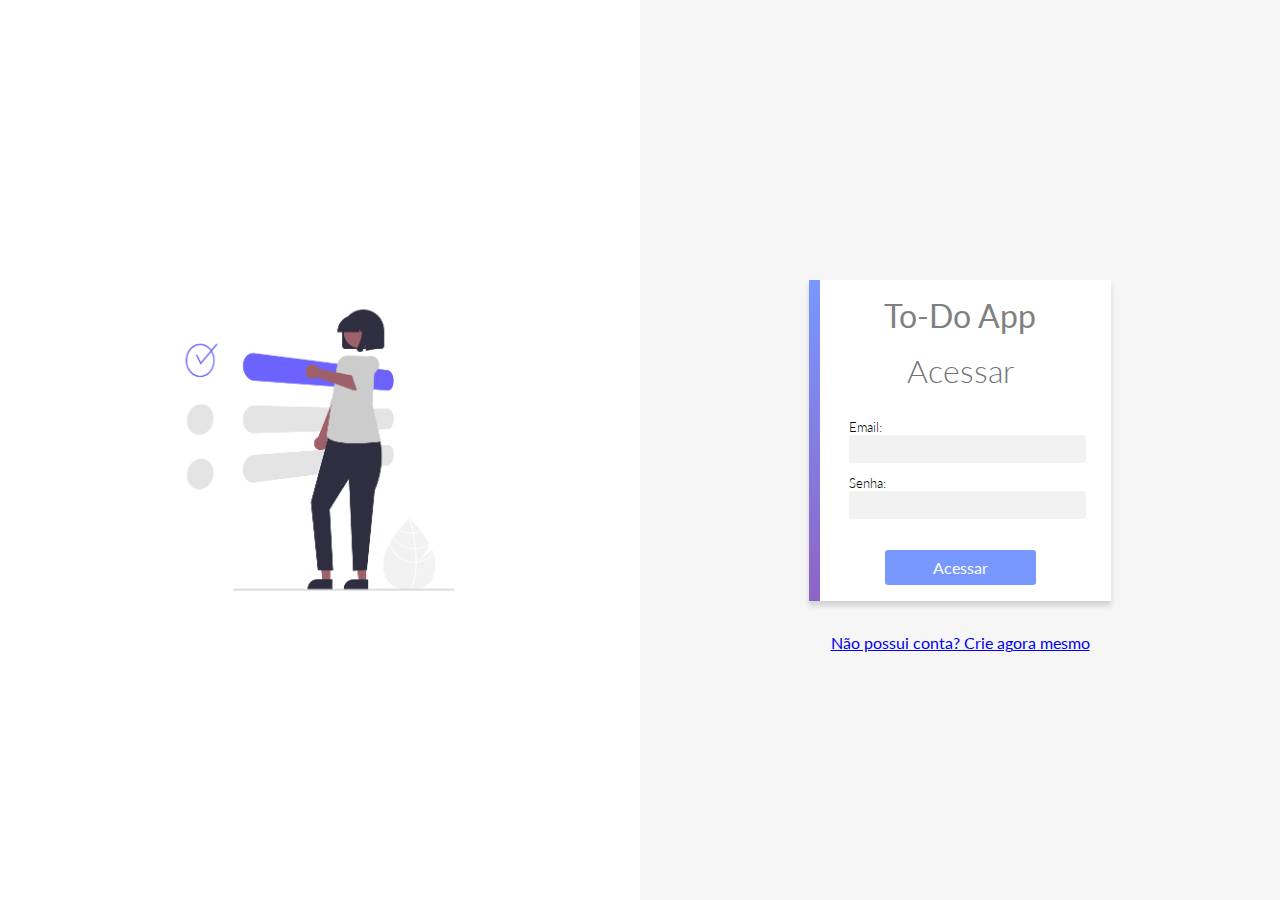
==== index.html @ cc907dbf "spinner_login" ====
<!DOCTYPE html>
<html lang="pt-BR">

<head>
  <meta charset="UTF-8">
  <meta http-equiv="X-UA-Compatible" content="IE=edge">
  <meta name="viewport" content="width=device-width, initial-scale=1.0">
  <title>To-Do App</title>

  <!-- ---------------- estilos compartilhados entre login e signup ---------- -->
  <link rel="stylesheet" href="styles/acesso.css">
  <link rel="stylesheet" href="./styles/spinner.css">

  <!-- ---------------------- lógica aplicada no login ----------------------- -->
  <script src="/scripts/utils.js" defer></script>
  <script src="/scripts/index.js" defer></script>
  <script src="./scripts/animations/spinner.js"></script>

</head>

<body>
  <div class="left">
    <img src="./assets/pessoa-login.png" alt="">
  </div>

  <div class="right">
    <form>
      <div class="form-header">
        <p>To-Do App</p>
      </div>
      <h1>Acessar</h1>
      <label>
        Email:
        <input id="inputEmail" type="email" required autocomplete="off">
      </label>
      <label>
        Senha:
        <input id="inputPassword" type="password" required>
      </label>

      <button type="submit" id="btnSubmit">Acessar</button>

    </form>
    <div class="ingressar">
      <a href="signup.html">Não possui conta? Crie agora mesmo</a>
    </div>
  </div>
  <script src="./scripts/app.js"></script>
</body>

</html>
---- styles/acesso.css ----
@import url('./common.css');

body{
  display: flex;
}

h1 {
  color: rgb(116, 116, 116);
  font-weight: 300;
  margin: .5em 0;
}

form {
  position: relative;
  max-width: 26em;
  background-color: white;
  display: flex;
  align-items: center;
  flex-direction: column;
  margin: 2em auto;
  box-shadow: 0 5px 5px lightgrey;
  padding: 1em 2.5em;
  box-sizing: border-box;
}

form:after {
  position: absolute;
  content: '';
  width: .7em;
  height: 100%;
  top: 0;
  left: 0;
  background: linear-gradient(var(--primary), var(--secondary));
}


input {
  width: 100%;
  padding: .4em .5em;
  background-color: var(--app-grey);
  border: 1px solid var(--app-grey);
  border-radius: .2em;
}

input:focus {
  outline: none;
  border: 1px solid lightgrey;
}

label {
  width: 100%;
  font-weight: 300;
  margin-bottom: -.1em;
  margin-top: 1em;
  font-size: .8em;
}

button {
  padding: .5em 3em;
  background-color: var(--primary);
  color: white;
  margin-top: 2em;
  font-weight: 400;
  font-size: 1em;
}

.form-header {
  color: grey;
  font-size: 2em;
}
.ingressar{
  text-align: center;
}
.left{
  width: 50%;  
  background-color: white;
  text-align: center;
  display: flex;
  align-items: center;
  justify-content: center;
}
.left img{
  width:60%;
}
.right{
  width: 50%;
  display: flex;
  flex-direction: column;
  align-items: center;
  justify-content: center;
}

.acessoNegado {
  border-color: red;
}

.acessoPermitido {
  border-color: green;
}
---- styles/spinner.css ----
.loader {
    border: 16px solid #f3f3f3; /* Light grey */
    border-top: 16px solid #3498db; /* Blue */
    border-radius: 50%;
    width: 5px;
    height: 5px;
    animation: spin 2s linear infinite;
  }
  
  @keyframes spin {
    0% { transform: rotate(0deg); }
    100% { transform: rotate(360deg); }
  }
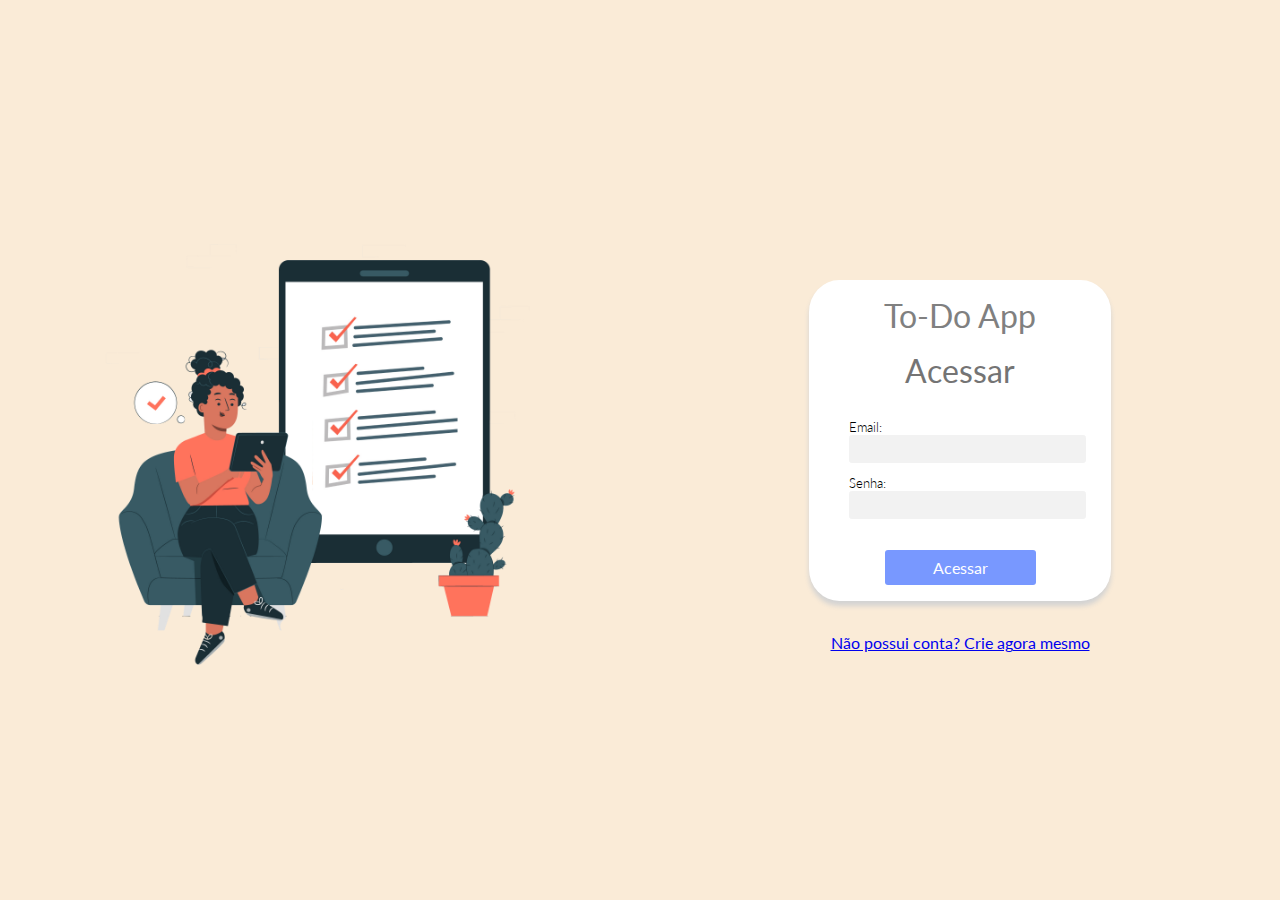
==== commit db0ee106: "Defini cores, estilizei botoes e imagens" ====
--- a/index.html
+++ b/index.html
@@ -9,18 +9,16 @@
 
   <!-- ---------------- estilos compartilhados entre login e signup ---------- -->
   <link rel="stylesheet" href="styles/acesso.css">
-  <link rel="stylesheet" href="./styles/spinner.css">
 
   <!-- ---------------------- lógica aplicada no login ----------------------- -->
   <script src="/scripts/utils.js" defer></script>
   <script src="/scripts/index.js" defer></script>
-  <script src="./scripts/animations/spinner.js"></script>
 
 </head>
 
 <body>
   <div class="left">
-    <img src="./assets/pessoa-login.png" alt="">
+    <img src="./assets/pessoa-login2.png" alt="">
   </div>
 
   <div class="right">
--- a/styles/acesso.css
+++ b/styles/acesso.css
@@ -5,15 +5,15 @@
 }
 
 h1 {
-  color: rgb(116, 116, 116);
-  font-weight: 300;
+  color: #747474;
+  font-weight: 400;
   margin: .5em 0;
 }
 
 form {
   position: relative;
   max-width: 26em;
-  background-color: white;
+  background-color: #ffffff;
   display: flex;
   align-items: center;
   flex-direction: column;
@@ -21,17 +21,19 @@
   box-shadow: 0 5px 5px lightgrey;
   padding: 1em 2.5em;
   box-sizing: border-box;
+  border-radius: 10%;
 }
 
-form:after {
+
+/* form:after {
   position: absolute;
   content: '';
-  width: .7em;
+  width: .9em;
   height: 100%;
   top: 0;
   left: 0;
   background: linear-gradient(var(--primary), var(--secondary));
-}
+} */
 
 
 input {
@@ -58,14 +60,14 @@
 button {
   padding: .5em 3em;
   background-color: var(--primary);
-  color: white;
+  color: #ffffff;
   margin-top: 2em;
   font-weight: 400;
   font-size: 1em;
 }
 
 .form-header {
-  color: grey;
+  color: #808080;
   font-size: 2em;
 }
 .ingressar{
@@ -73,17 +75,18 @@
 }
 .left{
   width: 50%;  
-  background-color: white;
+  background-color: #faebd7;
   text-align: center;
   display: flex;
   align-items: center;
   justify-content: center;
 }
 .left img{
-  width:60%;
+  width:70%;
 }
 .right{
   width: 50%;
+  background-color: #faebd7;
   display: flex;
   flex-direction: column;
   align-items: center;
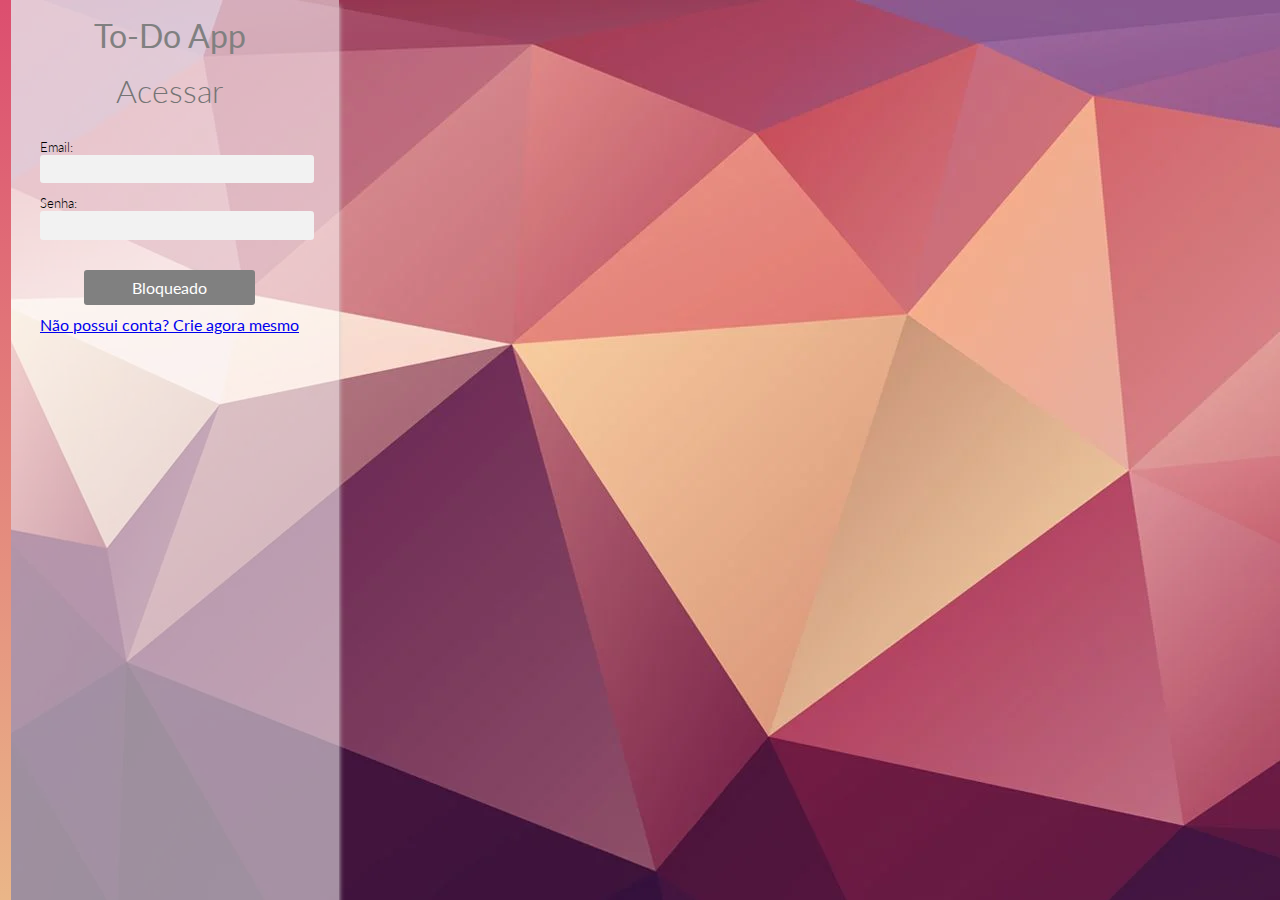
==== commit b973e842: "css atualizado (parcial)" ====
--- a/index.html
+++ b/index.html
@@ -9,19 +9,20 @@
 
   <!-- ---------------- estilos compartilhados entre login e signup ---------- -->
   <link rel="stylesheet" href="styles/acesso.css">
+  <link rel="stylesheet" href="./styles/spinner.css">
 
   <!-- ---------------------- lógica aplicada no login ----------------------- -->
   <script src="/scripts/utils.js" defer></script>
   <script src="/scripts/index.js" defer></script>
+  <script src="./scripts/animations/spinner.js"></script>
 
 </head>
 
 <body>
-  <div class="left">
-    <img src="./assets/pessoa-login2.png" alt="">
-  </div>
-
-  <div class="right">
+  <div class="scrolling-image-container">
+    <div class="scrolling-image"></div>
+   </div>
+  <div>
     <form>
       <div class="form-header">
         <p>To-Do App</p>
@@ -38,10 +39,12 @@
 
       <button type="submit" id="btnSubmit">Acessar</button>
 
+      <div class="ingressar">
+        <a href="signup.html">Não possui conta? Crie agora mesmo</a>
+      </div>
+
     </form>
-    <div class="ingressar">
-      <a href="signup.html">Não possui conta? Crie agora mesmo</a>
-    </div>
+    
   </div>
   <script src="./scripts/app.js"></script>
 </body>
--- a/styles/acesso.css
+++ b/styles/acesso.css
@@ -2,38 +2,58 @@
 
 body{
   display: flex;
+  flex-direction: row-reverse;
+  background-image: url('../assets/backgroundIndex.png');
+}
+
+.scrolling-image-container {
+  overflow: hidden;
+}
+
+@keyframes slide {
+  0% {
+    transform: translate(0);
+  }
+  100% {
+    transform: translate(-1920px); /* The image width */
+  }
+}
+
+.scrolling-image {
+  background: url("../assets/backgroundIndex.png") repeat-x;
+  height: 100vh;
+  width: 7680px;
+  animation: slide 360s linear infinite;
 }
 
 h1 {
-  color: #747474;
-  font-weight: 400;
+  color: rgb(116, 116, 116);
+  font-weight: 300;
   margin: .5em 0;
 }
 
 form {
-  position: relative;
+  position: absolute;
   max-width: 26em;
-  background-color: #ffffff;
+  height: 100vh;
+  background-color: rgba(255, 255, 255, 0.533);
   display: flex;
   align-items: center;
   flex-direction: column;
-  margin: 2em auto;
   box-shadow: 0 5px 5px lightgrey;
   padding: 1em 2.5em;
   box-sizing: border-box;
-  border-radius: 10%;
 }
 
-
-/* form:after {
+form:after {
   position: absolute;
   content: '';
-  width: .9em;
+  width: .7em;
   height: 100%;
   top: 0;
   left: 0;
   background: linear-gradient(var(--primary), var(--secondary));
-} */
+}
 
 
 input {
@@ -60,33 +80,33 @@
 button {
   padding: .5em 3em;
   background-color: var(--primary);
-  color: #ffffff;
+  color: white;
   margin-top: 2em;
   font-weight: 400;
   font-size: 1em;
 }
 
 .form-header {
-  color: #808080;
+  color: grey;
   font-size: 2em;
 }
 .ingressar{
   text-align: center;
+  margin-top: 10px;
 }
 .left{
   width: 50%;  
-  background-color: #faebd7;
+  background-color: white;
   text-align: center;
   display: flex;
   align-items: center;
   justify-content: center;
 }
 .left img{
-  width:70%;
+  width:60%;
 }
 .right{
   width: 50%;
-  background-color: #faebd7;
   display: flex;
   flex-direction: column;
   align-items: center;
--- a/styles/spinner.css
+++ b/styles/spinner.css
@@ -0,0 +1,13 @@
+.loader {
+    border: 10px solid #f3f3f3; /* Light grey */
+    border-top: 10px solid #3498db; /* Blue */
+    border-radius: 50%;
+    width: 5px;
+    height: 5px;
+    animation: spin 2s linear infinite;
+  }
+  
+  @keyframes spin {
+    0% { transform: rotate(0deg); }
+    100% { transform: rotate(360deg); }
+  }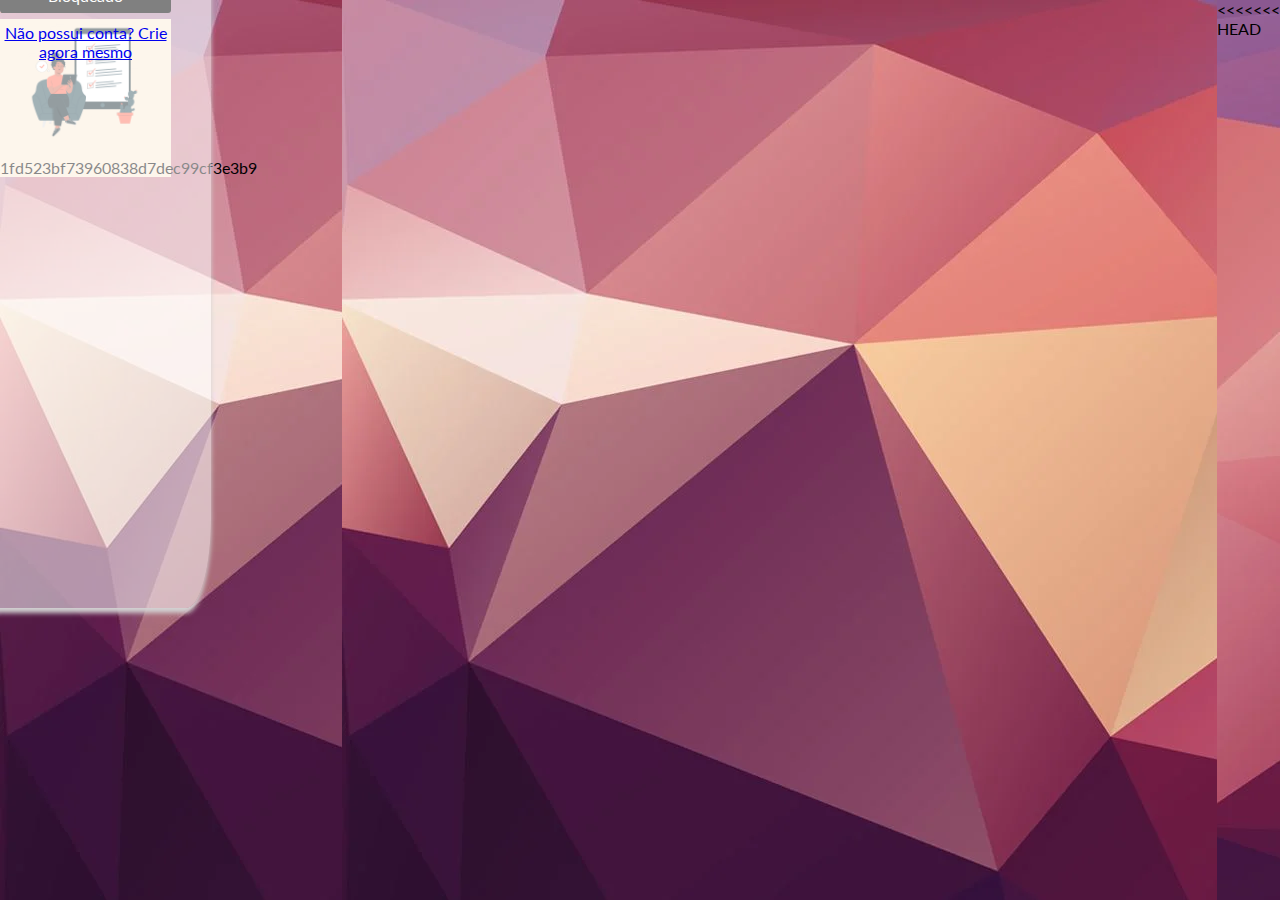
==== commit ffe1290f: "CSS geral da pagina index/signup/tarefas e bloqueio de botão login/sign" ====
--- a/index.html
+++ b/index.html
@@ -19,10 +19,18 @@
 </head>
 
 <body>
+<<<<<<< HEAD
   <div class="scrolling-image-container">
     <div class="scrolling-image"></div>
    </div>
   <div>
+=======
+  <div class="left">
+    <img src="./assets/pessoa-login2.png" alt="">
+  </div>
+
+  <div class="right">
+>>>>>>> bbc395fc761fd523bf73960838d7dec99cf3e3b9
     <form>
       <div class="form-header">
         <p>To-Do App</p>
--- a/styles/acesso.css
+++ b/styles/acesso.css
@@ -27,8 +27,8 @@
 }
 
 h1 {
-  color: rgb(116, 116, 116);
-  font-weight: 300;
+  color: #747474;
+  font-weight: 400;
   margin: .5em 0;
 }
 
@@ -43,17 +43,19 @@
   box-shadow: 0 5px 5px lightgrey;
   padding: 1em 2.5em;
   box-sizing: border-box;
+  border-radius: 10%;
 }
 
-form:after {
+
+/* form:after {
   position: absolute;
   content: '';
-  width: .7em;
+  width: .9em;
   height: 100%;
   top: 0;
   left: 0;
   background: linear-gradient(var(--primary), var(--secondary));
-}
+} */
 
 
 input {
@@ -80,14 +82,14 @@
 button {
   padding: .5em 3em;
   background-color: var(--primary);
-  color: white;
+  color: #ffffff;
   margin-top: 2em;
   font-weight: 400;
   font-size: 1em;
 }
 
 .form-header {
-  color: grey;
+  color: #808080;
   font-size: 2em;
 }
 .ingressar{
@@ -96,17 +98,18 @@
 }
 .left{
   width: 50%;  
-  background-color: white;
+  background-color: #faebd7;
   text-align: center;
   display: flex;
   align-items: center;
   justify-content: center;
 }
 .left img{
-  width:60%;
+  width:70%;
 }
 .right{
   width: 50%;
+  background-color: #faebd7;
   display: flex;
   flex-direction: column;
   align-items: center;
--- a/styles/spinner.css
+++ b/styles/spinner.css
@@ -1,9 +1,9 @@
 .loader {
-    border: 10px solid #f3f3f3; /* Light grey */
-    border-top: 10px solid #3498db; /* Blue */
-    border-radius: 50%;
-    width: 5px;
-    height: 5px;
+    border: 14px solid #f3f3f3; /* Light grey */
+    border-top: 14px solid #3498db; /* Blue */
+    border-radius: 100%;
+    width: 20px;
+    height: 20px;
     animation: spin 2s linear infinite;
   }
   
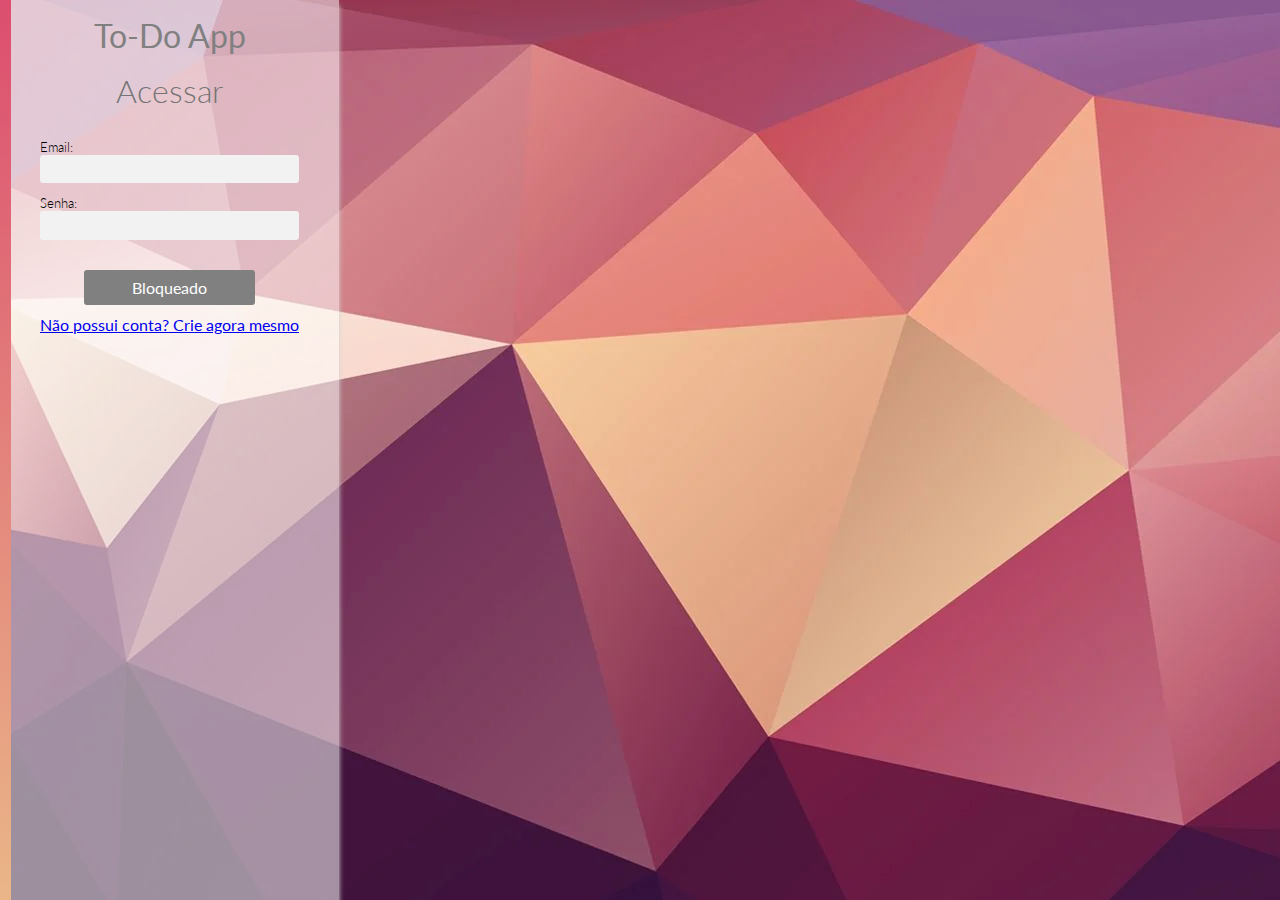
==== commit bce5d445: "css arrumado (removio alterações de merge anterior)" ====
--- a/index.html
+++ b/index.html
@@ -19,18 +19,10 @@
 </head>
 
 <body>
-<<<<<<< HEAD
   <div class="scrolling-image-container">
     <div class="scrolling-image"></div>
    </div>
   <div>
-=======
-  <div class="left">
-    <img src="./assets/pessoa-login2.png" alt="">
-  </div>
-
-  <div class="right">
->>>>>>> bbc395fc761fd523bf73960838d7dec99cf3e3b9
     <form>
       <div class="form-header">
         <p>To-Do App</p>
--- a/styles/acesso.css
+++ b/styles/acesso.css
@@ -27,8 +27,8 @@
 }
 
 h1 {
-  color: #747474;
-  font-weight: 400;
+  color: rgb(116, 116, 116);
+  font-weight: 300;
   margin: .5em 0;
 }
 
@@ -43,19 +43,17 @@
   box-shadow: 0 5px 5px lightgrey;
   padding: 1em 2.5em;
   box-sizing: border-box;
-  border-radius: 10%;
 }
 
-
-/* form:after {
+form:after {
   position: absolute;
   content: '';
-  width: .9em;
+  width: .7em;
   height: 100%;
   top: 0;
   left: 0;
   background: linear-gradient(var(--primary), var(--secondary));
-} */
+}
 
 
 input {
@@ -82,14 +80,14 @@
 button {
   padding: .5em 3em;
   background-color: var(--primary);
-  color: #ffffff;
+  color: white;
   margin-top: 2em;
   font-weight: 400;
   font-size: 1em;
 }
 
 .form-header {
-  color: #808080;
+  color: grey;
   font-size: 2em;
 }
 .ingressar{
@@ -98,18 +96,17 @@
 }
 .left{
   width: 50%;  
-  background-color: #faebd7;
+  background-color: white;
   text-align: center;
   display: flex;
   align-items: center;
   justify-content: center;
 }
 .left img{
-  width:70%;
+  width:60%;
 }
 .right{
   width: 50%;
-  background-color: #faebd7;
   display: flex;
   flex-direction: column;
   align-items: center;
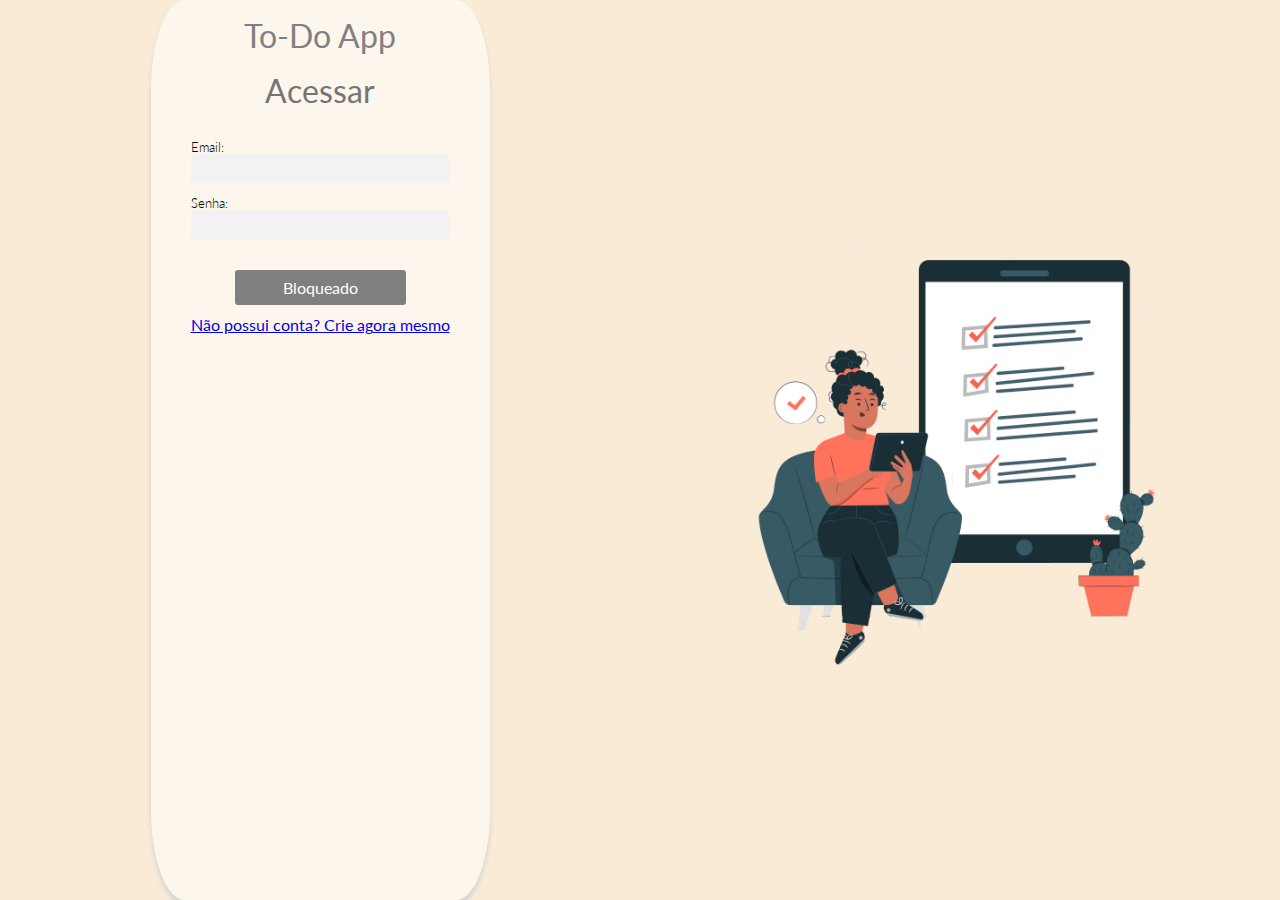
==== commit 53a4affe: "1" ====
--- a/index.html
+++ b/index.html
@@ -19,10 +19,11 @@
 </head>
 
 <body>
-  <div class="scrolling-image-container">
-    <div class="scrolling-image"></div>
-   </div>
-  <div>
+  <div class="left">
+    <img src="./assets/pessoa-login2.png" alt="">
+  </div>
+
+  <div class="right">
     <form>
       <div class="form-header">
         <p>To-Do App</p>
--- a/styles/acesso.css
+++ b/styles/acesso.css
@@ -27,8 +27,8 @@
 }
 
 h1 {
-  color: rgb(116, 116, 116);
-  font-weight: 300;
+  color: #747474;
+  font-weight: 400;
   margin: .5em 0;
 }
 
@@ -43,17 +43,19 @@
   box-shadow: 0 5px 5px lightgrey;
   padding: 1em 2.5em;
   box-sizing: border-box;
+  border-radius: 10%;
 }
 
-form:after {
+
+/* form:after {
   position: absolute;
   content: '';
-  width: .7em;
+  width: .9em;
   height: 100%;
   top: 0;
   left: 0;
   background: linear-gradient(var(--primary), var(--secondary));
-}
+} */
 
 
 input {
@@ -80,14 +82,14 @@
 button {
   padding: .5em 3em;
   background-color: var(--primary);
-  color: white;
+  color: #ffffff;
   margin-top: 2em;
   font-weight: 400;
   font-size: 1em;
 }
 
 .form-header {
-  color: grey;
+  color: #808080;
   font-size: 2em;
 }
 .ingressar{
@@ -96,17 +98,18 @@
 }
 .left{
   width: 50%;  
-  background-color: white;
+  background-color: #faebd7;
   text-align: center;
   display: flex;
   align-items: center;
   justify-content: center;
 }
 .left img{
-  width:60%;
+  width:70%;
 }
 .right{
   width: 50%;
+  background-color: #faebd7;
   display: flex;
   flex-direction: column;
   align-items: center;
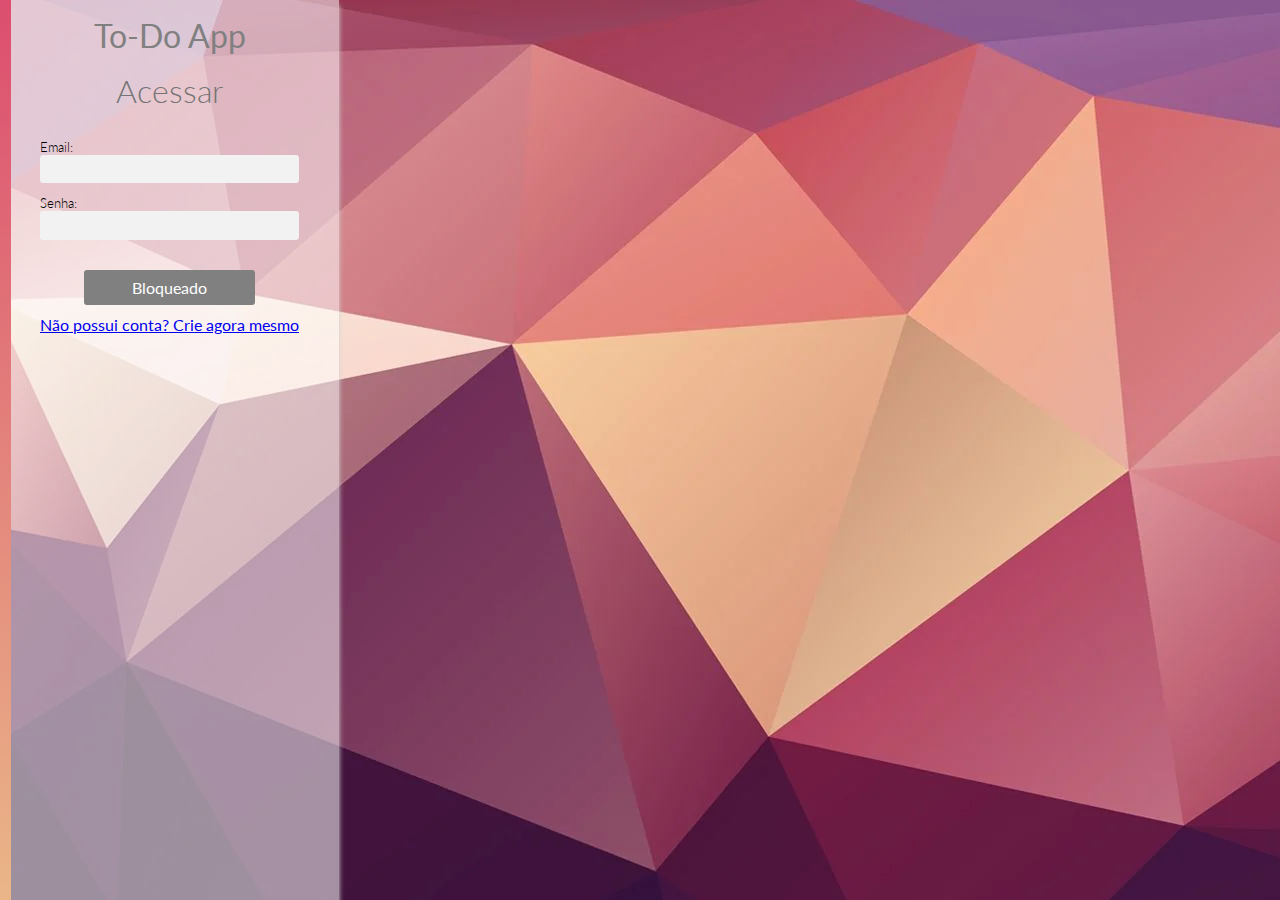
==== commit 5500f40c: "2" ====
--- a/index.html
+++ b/index.html
@@ -19,11 +19,10 @@
 </head>
 
 <body>
-  <div class="left">
-    <img src="./assets/pessoa-login2.png" alt="">
-  </div>
-
-  <div class="right">
+  <div class="scrolling-image-container">
+    <div class="scrolling-image"></div>
+   </div>
+  <div>
     <form>
       <div class="form-header">
         <p>To-Do App</p>
--- a/styles/acesso.css
+++ b/styles/acesso.css
@@ -27,8 +27,8 @@
 }
 
 h1 {
-  color: #747474;
-  font-weight: 400;
+  color: rgb(116, 116, 116);
+  font-weight: 300;
   margin: .5em 0;
 }
 
@@ -43,19 +43,17 @@
   box-shadow: 0 5px 5px lightgrey;
   padding: 1em 2.5em;
   box-sizing: border-box;
-  border-radius: 10%;
 }
 
-
-/* form:after {
+form:after {
   position: absolute;
   content: '';
-  width: .9em;
+  width: .7em;
   height: 100%;
   top: 0;
   left: 0;
   background: linear-gradient(var(--primary), var(--secondary));
-} */
+}
 
 
 input {
@@ -82,14 +80,14 @@
 button {
   padding: .5em 3em;
   background-color: var(--primary);
-  color: #ffffff;
+  color: white;
   margin-top: 2em;
   font-weight: 400;
   font-size: 1em;
 }
 
 .form-header {
-  color: #808080;
+  color: grey;
   font-size: 2em;
 }
 .ingressar{
@@ -98,18 +96,17 @@
 }
 .left{
   width: 50%;  
-  background-color: #faebd7;
+  background-color: white;
   text-align: center;
   display: flex;
   align-items: center;
   justify-content: center;
 }
 .left img{
-  width:70%;
+  width:60%;
 }
 .right{
   width: 50%;
-  background-color: #faebd7;
   display: flex;
   flex-direction: column;
   align-items: center;
